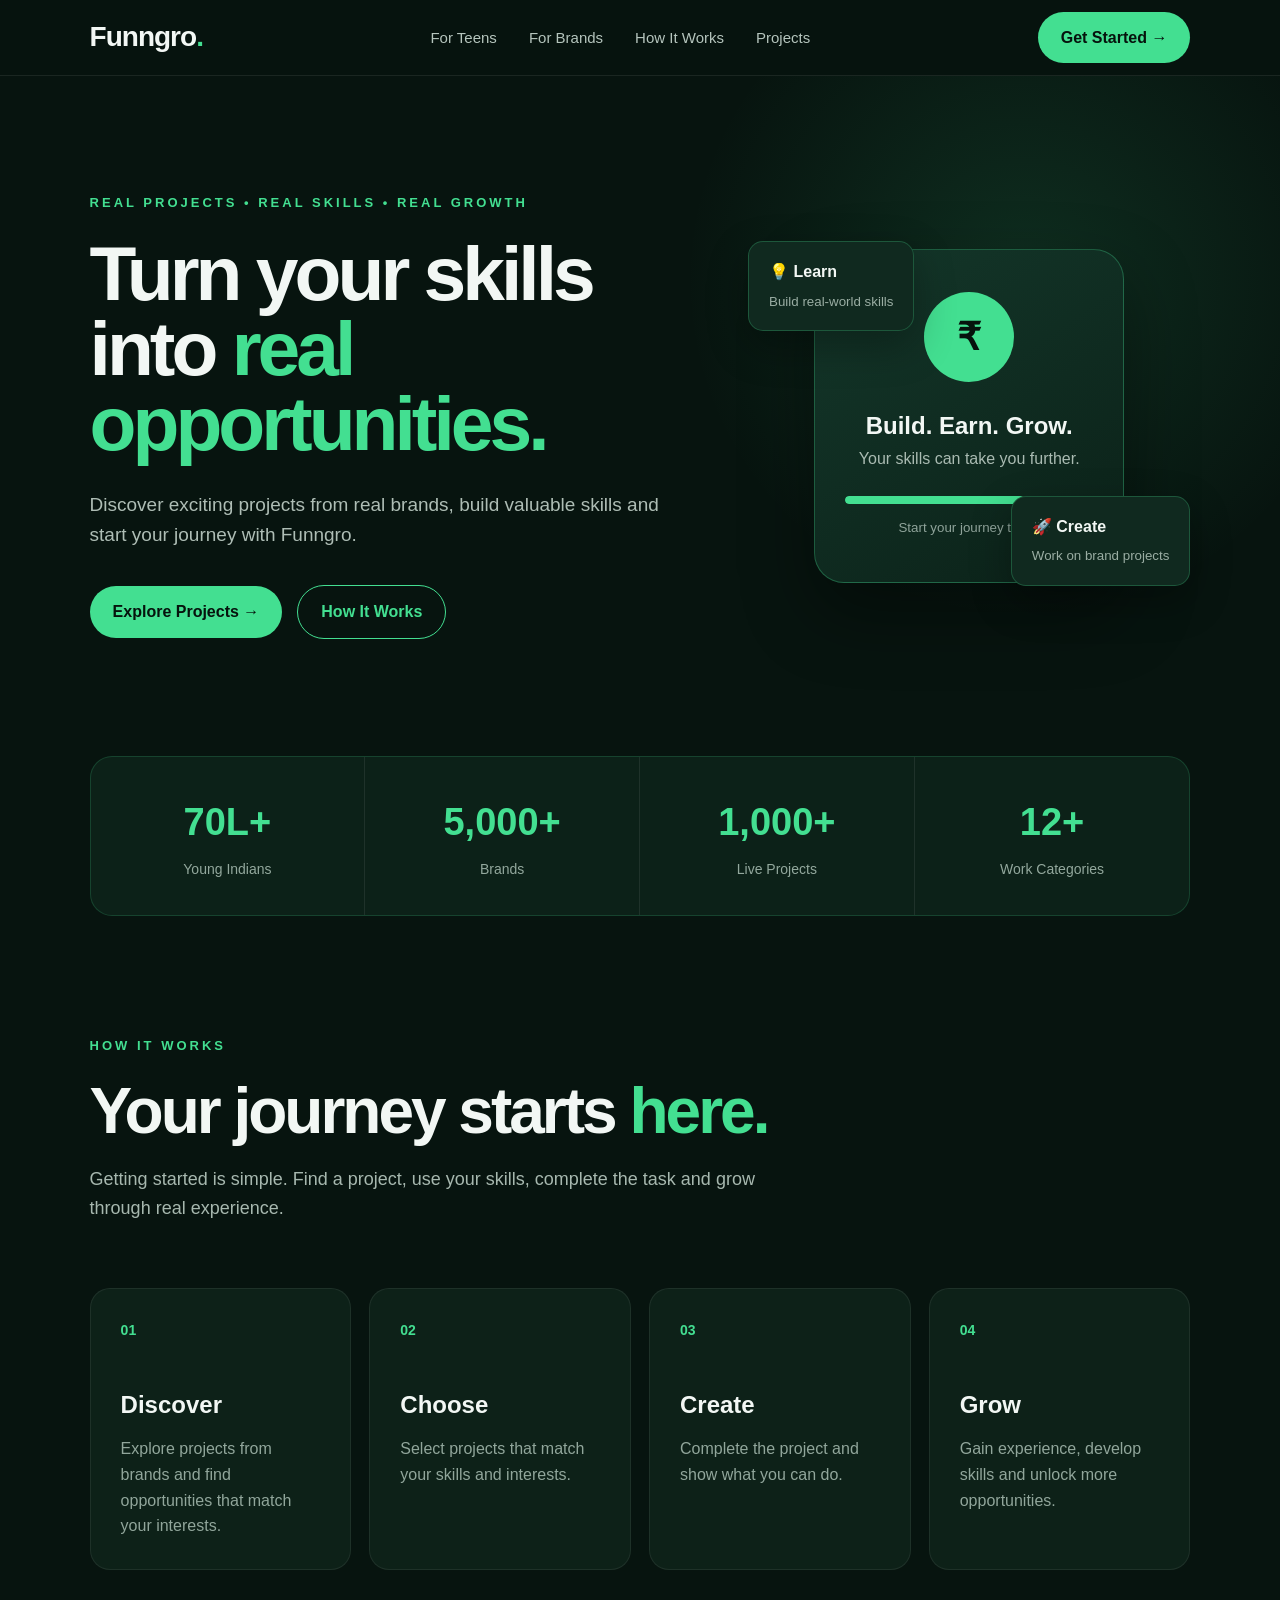
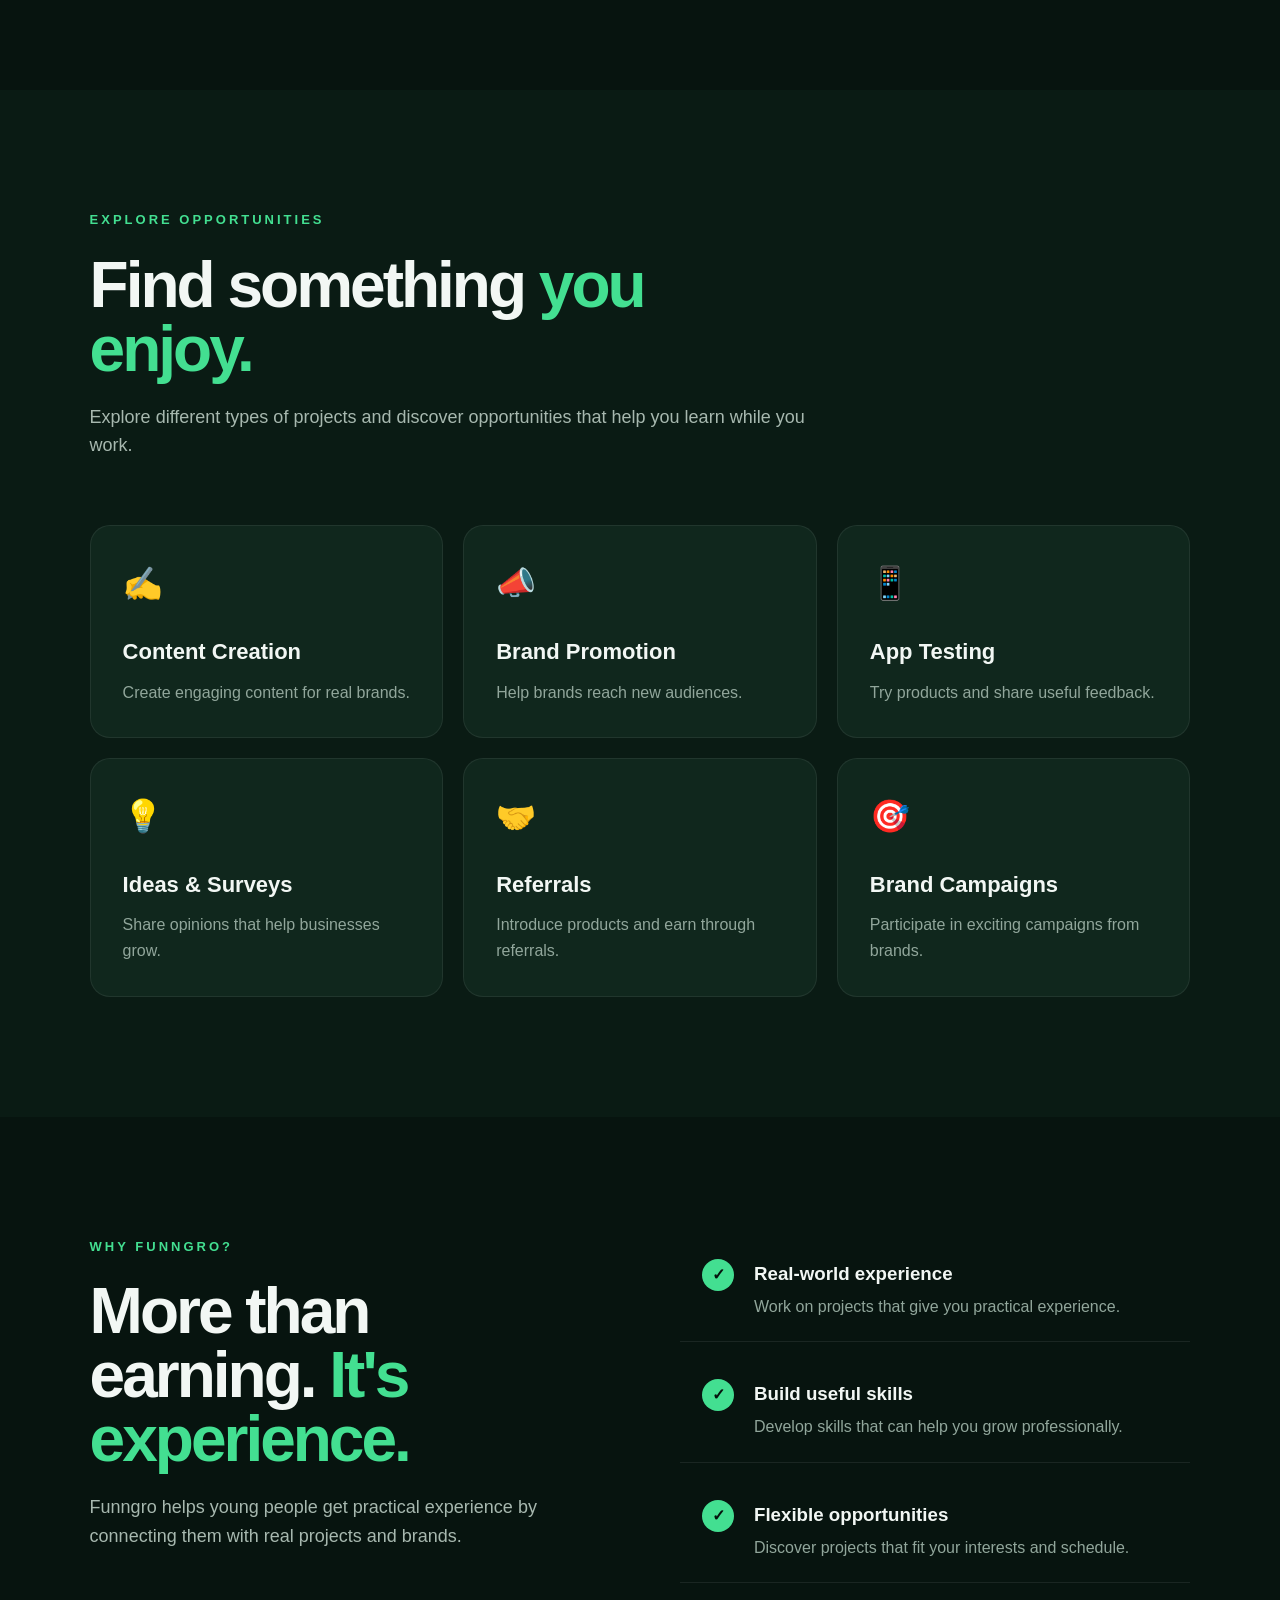
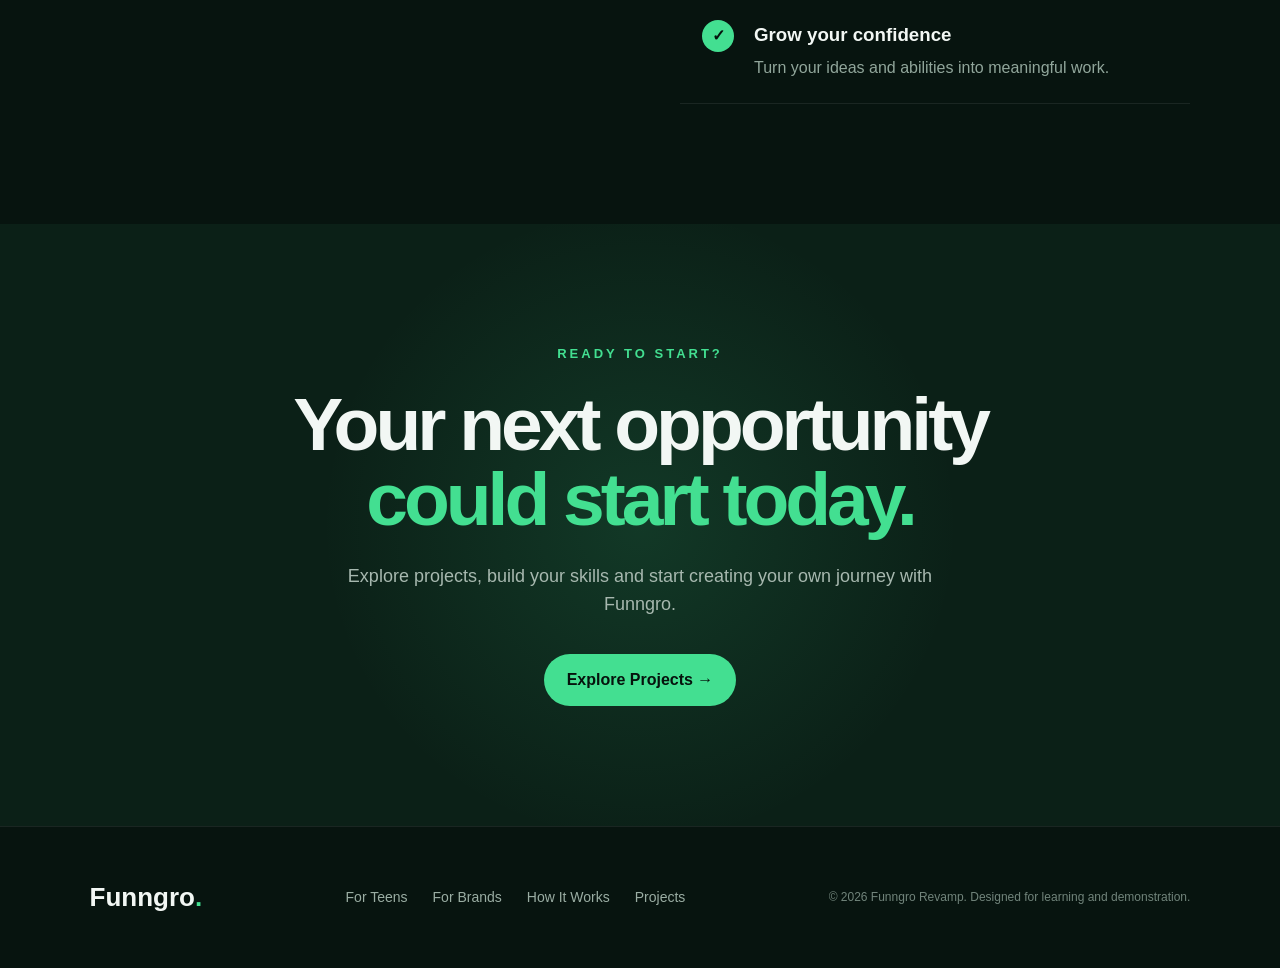
==== index.html @ 268a4111 "Initial Funngro website" ====
<!DOCTYPE html>
<html lang="en">

<head>
    <meta charset="UTF-8">

    <meta name="viewport" content="width=device-width, initial-scale=1.0">

    <title>Funngro for Teens | Discover Projects, Build Skills & Grow</title>

    <meta
        name="description"
        content="Discover real projects, build practical skills and explore opportunities with Funngro. Start your journey by working on projects from real brands."
    >

    <meta name="robots" content="index, follow">

    <meta name="author" content="Funngro">

    <meta name="theme-color" content="#07140f">

    <!-- Canonical URL -->
    <!-- Replace with your actual live URL after publishing -->
    <link
        rel="canonical"
        href="https://your-domain.com/"
    >

    <!-- Open Graph -->
    <meta property="og:type" content="website">

    <meta
        property="og:title"
        content="Funngro for Teens | Discover Projects & Build Skills"
    >

    <meta
        property="og:description"
        content="Discover real projects, build practical skills and explore opportunities with Funngro."
    >

    <meta
        property="og:url"
        content="https://your-domain.com/"
    >

    <meta
        property="og:site_name"
        content="Funngro"
    >

    <!-- Twitter / X -->
    <meta
        name="twitter:card"
        content="summary_large_image"
    >

    <meta
        name="twitter:title"
        content="Funngro for Teens | Discover Projects & Build Skills"
    >

    <meta
        name="twitter:description"
        content="Discover real projects, build practical skills and explore opportunities with Funngro."
    >

    <!-- Stylesheet -->
    <link rel="stylesheet" href="style.css">
</head>


<body>

    <!-- ================================
         NAVIGATION
    ================================= -->

    <header class="navbar">

        <div class="logo">
            Funngro<span>.</span>
        </div>

        <nav aria-label="Main navigation">

            <a href="index.html">
                For Teens
            </a>

            <a href="brands.html">
                For Brands
            </a>

            <a href="#how-it-works">
                How It Works
            </a>

            <a href="#projects">
                Projects
            </a>

        </nav>

        <a href="#start" class="nav-button">
            Get Started →
        </a>

    </header>


    <main>

        <!-- ================================
             HERO
        ================================= -->

        <section class="hero" aria-labelledby="hero-title">

            <div class="hero-content">

                <p class="eyebrow">
                    REAL PROJECTS • REAL SKILLS • REAL GROWTH
                </p>

                <h1 id="hero-title">
                    Turn your skills into
                    <span>real opportunities.</span>
                </h1>

                <p class="hero-text">
                    Discover exciting projects from real brands, build valuable
                    skills and start your journey with Funngro.
                </p>

                <div class="hero-buttons">

                    <a href="#projects" class="primary-btn">
                        Explore Projects →
                    </a>

                    <a href="#how-it-works" class="secondary-btn">
                        How It Works
                    </a>

                </div>

            </div>


            <div class="hero-card" aria-hidden="true">

                <div class="floating-card card-one">

                    <strong>💡 Learn</strong>

                    <small>
                        Build real-world skills
                    </small>

                </div>


                <div class="floating-card card-two">

                    <strong>🚀 Create</strong>

                    <small>
                        Work on brand projects
                    </small>

                </div>


                <div class="main-card">

                    <div class="circle">
                        ₹
                    </div>

                    <h2>
                        Build. Earn. Grow.
                    </h2>

                    <p>
                        Your skills can take you further.
                    </p>

                    <div class="progress">
                        <span></span>
                    </div>

                    <small>
                        Start your journey today
                    </small>

                </div>

            </div>

        </section>


        <!-- ================================
             STATISTICS
        ================================= -->

        <section class="stats" aria-label="Funngro statistics">

            <div class="stat">

                <h2>
                    70L+
                </h2>

                <p>
                    Young Indians
                </p>

            </div>


            <div class="stat">

                <h2>
                    5,000+
                </h2>

                <p>
                    Brands
                </p>

            </div>


            <div class="stat">

                <h2>
                    1,000+
                </h2>

                <p>
                    Live Projects
                </p>

            </div>


            <div class="stat">

                <h2>
                    12+
                </h2>

                <p>
                    Work Categories
                </p>

            </div>

        </section>


        <!-- ================================
             HOW IT WORKS
        ================================= -->

        <section
            class="section"
            id="how-it-works"
            aria-labelledby="how-it-works-title"
        >

            <div class="section-heading">

                <p class="eyebrow">
                    HOW IT WORKS
                </p>

                <h2 id="how-it-works-title">
                    Your journey starts
                    <span>here.</span>
                </h2>

                <p>
                    Getting started is simple. Find a project, use your skills,
                    complete the task and grow through real experience.
                </p>

            </div>


            <div class="steps">

                <article class="step">

                    <div class="step-number">
                        01
                    </div>

                    <h3>
                        Discover
                    </h3>

                    <p>
                        Explore projects from brands and find opportunities
                        that match your interests.
                    </p>

                </article>


                <article class="step">

                    <div class="step-number">
                        02
                    </div>

                    <h3>
                        Choose
                    </h3>

                    <p>
                        Select projects that match your skills and
                        interests.
                    </p>

                </article>


                <article class="step">

                    <div class="step-number">
                        03
                    </div>

                    <h3>
                        Create
                    </h3>

                    <p>
                        Complete the project and show what you can do.
                    </p>

                </article>


                <article class="step">

                    <div class="step-number">
                        04
                    </div>

                    <h3>
                        Grow
                    </h3>

                    <p>
                        Gain experience, develop skills and unlock
                        more opportunities.
                    </p>

                </article>

            </div>

        </section>


        <!-- ================================
             PROJECTS
        ================================= -->

        <section
            class="section projects-section"
            id="projects"
            aria-labelledby="projects-title"
        >

            <div class="section-heading">

                <p class="eyebrow">
                    EXPLORE OPPORTUNITIES
                </p>

                <h2 id="projects-title">
                    Find something
                    <span>you enjoy.</span>
                </h2>

                <p>
                    Explore different types of projects and discover
                    opportunities that help you learn while you work.
                </p>

            </div>


            <div class="project-grid">

                <article class="project-card">

                    <div class="icon" aria-hidden="true">
                        ✍️
                    </div>

                    <h3>
                        Content Creation
                    </h3>

                    <p>
                        Create engaging content for real brands.
                    </p>

                </article>


                <article class="project-card">

                    <div class="icon" aria-hidden="true">
                        📣
                    </div>

                    <h3>
                        Brand Promotion
                    </h3>

                    <p>
                        Help brands reach new audiences.
                    </p>

                </article>


                <article class="project-card">

                    <div class="icon" aria-hidden="true">
                        📱
                    </div>

                    <h3>
                        App Testing
                    </h3>

                    <p>
                        Try products and share useful feedback.
                    </p>

                </article>


                <article class="project-card">

                    <div class="icon" aria-hidden="true">
                        💡
                    </div>

                    <h3>
                        Ideas & Surveys
                    </h3>

                    <p>
                        Share opinions that help businesses grow.
                    </p>

                </article>


                <article class="project-card">

                    <div class="icon" aria-hidden="true">
                        🤝
                    </div>

                    <h3>
                        Referrals
                    </h3>

                    <p>
                        Introduce products and earn through referrals.
                    </p>

                </article>


                <article class="project-card">

                    <div class="icon" aria-hidden="true">
                        🎯
                    </div>

                    <h3>
                        Brand Campaigns
                    </h3>

                    <p>
                        Participate in exciting campaigns from brands.
                    </p>

                </article>

            </div>

        </section>


        <!-- ================================
             BENEFITS
        ================================= -->

        <section
            class="benefits"
            aria-labelledby="benefits-title"
        >

            <div class="benefit-text">

                <p class="eyebrow">
                    WHY FUNNGRO?
                </p>

                <h2 id="benefits-title">
                    More than earning.
                    <span>It's experience.</span>
                </h2>

                <p>
                    Funngro helps young people get practical experience by
                    connecting them with real projects and brands.
                </p>

            </div>


            <div class="benefit-list">

                <article class="benefit">

                    <span aria-hidden="true">
                        ✓
                    </span>

                    <div>

                        <h3>
                            Real-world experience
                        </h3>

                        <p>
                            Work on projects that give you practical experience.
                        </p>

                    </div>

                </article>


                <article class="benefit">

                    <span aria-hidden="true">
                        ✓
                    </span>

                    <div>

                        <h3>
                            Build useful skills
                        </h3>

                        <p>
                            Develop skills that can help you grow professionally.
                        </p>

                    </div>

                </article>


                <article class="benefit">

                    <span aria-hidden="true">
                        ✓
                    </span>

                    <div>

                        <h3>
                            Flexible opportunities
                        </h3>

                        <p>
                            Discover projects that fit your interests and schedule.
                        </p>

                    </div>

                </article>


                <article class="benefit">

                    <span aria-hidden="true">
                        ✓
                    </span>

                    <div>

                        <h3>
                            Grow your confidence
                        </h3>

                        <p>
                            Turn your ideas and abilities into meaningful work.
                        </p>

                    </div>

                </article>

            </div>

        </section>


        <!-- ================================
             CALL TO ACTION
        ================================= -->

        <section
            class="cta"
            id="start"
            aria-labelledby="cta-title"
        >

            <p class="eyebrow">
                READY TO START?
            </p>

            <h2 id="cta-title">
                Your next opportunity
                <span>could start today.</span>
            </h2>

            <p>
                Explore projects, build your skills and start creating
                your own journey with Funngro.
            </p>

            <a
                href="#projects"
                class="primary-btn"
            >
                Explore Projects →
            </a>

        </section>

    </main>


    <!-- ================================
         FOOTER
    ================================= -->

    <footer>

        <div class="footer-logo">
            Funngro<span>.</span>
        </div>


        <nav
            class="footer-links"
            aria-label="Footer navigation"
        >

            <a href="index.html">
                For Teens
            </a>

            <a href="brands.html">
                For Brands
            </a>

            <a href="#how-it-works">
                How It Works
            </a>

            <a href="#projects">
                Projects
            </a>

        </nav>


        <p>
            © 2026 Funngro Revamp. Designed for learning and demonstration.
        </p>

    </footer>


    <script src="script.js"></script>

</body>

</html>
---- style.css ----
/* =========================================
   FUNNGRO REVAMP
   Main Stylesheet
========================================= */

* {
    margin: 0;
    padding: 0;
    box-sizing: border-box;
}

html {
    scroll-behavior: smooth;
}

body {
    font-family: Arial, Helvetica, sans-serif;
    background: #07140f;
    color: #f2f7f4;
    line-height: 1.6;
    overflow-x: hidden;
}

a {
    text-decoration: none;
    color: inherit;
}


/* =========================================
   NAVIGATION
========================================= */

.navbar {
    width: 100%;
    min-height: 76px;
    padding: 0 7%;
    display: flex;
    align-items: center;
    justify-content: space-between;

    position: sticky;
    top: 0;
    z-index: 1000;

    background: rgba(7, 20, 15, 0.94);
    backdrop-filter: blur(12px);

    border-bottom: 1px solid rgba(255, 255, 255, 0.08);
}

.logo {
    font-size: 28px;
    font-weight: 800;
    letter-spacing: -1px;
}

.logo span,
.footer-logo span {
    color: #43df91;
}

.navbar nav {
    display: flex;
    align-items: center;
    gap: 32px;
}

.navbar nav a {
    color: #b5c5bd;
    font-size: 15px;
    transition: color 0.3s ease;
}

.navbar nav a:hover,
.navbar nav a.active {
    color: #43df91;
}

.nav-button,
.primary-btn {
    display: inline-block;
    background: #43df91;
    color: #06130d;

    padding: 13px 23px;
    border-radius: 30px;

    font-weight: 700;

    transition:
        transform 0.3s ease,
        box-shadow 0.3s ease;
}

.nav-button:hover,
.primary-btn:hover {
    transform: translateY(-3px);
    box-shadow: 0 10px 30px rgba(67, 223, 145, 0.22);
}


/* =========================================
   HERO
========================================= */

.hero {
    min-height: 680px;

    padding: 90px 7%;

    display: grid;
    grid-template-columns: 1.15fr 0.85fr;
    gap: 60px;
    align-items: center;

    background:
        radial-gradient(
            circle at 80% 30%,
            rgba(67, 223, 145, 0.13),
            transparent 30%
        ),
        #07140f;
}

.hero-content {
    max-width: 720px;
}

.eyebrow {
    color: #43df91;

    font-size: 13px;
    font-weight: 700;
    letter-spacing: 3px;

    margin-bottom: 22px;
}

.hero h1 {
    font-size: clamp(50px, 6vw, 82px);

    line-height: 0.98;
    letter-spacing: -4px;

    margin-bottom: 28px;
}

.hero h1 span,
.section-heading h2 span,
.benefit-text h2 span,
.cta h2 span {
    color: #43df91;
}

.hero-text {
    max-width: 600px;

    color: #aebdb5;

    font-size: 19px;

    margin-bottom: 35px;
}

.hero-buttons {
    display: flex;
    align-items: center;
    gap: 15px;
    flex-wrap: wrap;
}

.secondary-btn {
    display: inline-block;

    padding: 13px 23px;

    border: 1px solid #43df91;
    border-radius: 30px;

    color: #43df91;
    font-weight: 700;

    transition:
        background 0.3s ease,
        color 0.3s ease,
        transform 0.3s ease;
}

.secondary-btn:hover {
    background: #43df91;
    color: #06130d;
    transform: translateY(-3px);
}


/* =========================================
   HERO VISUAL
========================================= */

.hero-card {
    position: relative;

    min-height: 430px;

    display: flex;
    align-items: center;
    justify-content: center;
}

.main-card {
    width: 310px;

    padding: 42px 30px;

    text-align: center;

    border-radius: 30px;

    background:
        linear-gradient(
            145deg,
            #14372a,
            #0b2118
        );

    border: 1px solid rgba(67, 223, 145, 0.3);

    box-shadow:
        0 30px 70px rgba(0, 0, 0, 0.4);

    transition:
        transform 0.4s ease,
        box-shadow 0.4s ease;
}

.main-card:hover {
    transform: translateY(-8px);
    box-shadow:
        0 35px 80px rgba(0, 0, 0, 0.5);
}

.circle {
    width: 90px;
    height: 90px;

    margin: 0 auto 25px;

    border-radius: 50%;

    background: #43df91;
    color: #06130d;

    display: flex;
    align-items: center;
    justify-content: center;

    font-size: 38px;
    font-weight: 800;
}

.main-card h3 {
    font-size: 27px;
    margin-bottom: 8px;
}

.main-card p {
    color: #aabbb2;
    margin-bottom: 25px;
}

.progress {
    height: 8px;

    background: #18392c;

    border-radius: 20px;

    overflow: hidden;

    margin-bottom: 10px;
}

.progress span {
    display: block;

    width: 72%;
    height: 100%;

    background: #43df91;

    border-radius: 20px;
}

.main-card small {
    color: #8fa39a;
}

.floating-card {
    position: absolute;

    padding: 17px 20px;

    background: #10291f;

    border: 1px solid rgba(67, 223, 145, 0.25);

    border-radius: 15px;

    box-shadow:
        0 15px 40px rgba(0, 0, 0, 0.3);

    animation: floating 4s ease-in-out infinite;
}

.floating-card strong {
    display: block;
    margin-bottom: 3px;
}

.floating-card small {
    color: #9aada3;
}

.card-one {
    top: 40px;
    left: 0;
}

.card-two {
    right: 0;
    bottom: 45px;

    animation-delay: 1.5s;
}

@keyframes floating {

    0% {
        transform: translateY(0);
    }

    50% {
        transform: translateY(-10px);
    }

    100% {
        transform: translateY(0);
    }

}


/* =========================================
   STATISTICS
========================================= */

.stats {
    width: 86%;

    margin: 0 auto;

    display: grid;
    grid-template-columns: repeat(4, 1fr);

    border: 1px solid rgba(67, 223, 145, 0.18);

    border-radius: 22px;

    overflow: hidden;

    background: #0c2118;

    opacity: 1;
    transform: none;
}

.stat {
    padding: 35px 25px;

    text-align: center;

    border-right: 1px solid rgba(255, 255, 255, 0.08);

    transition:
        transform 0.35s ease,
        background 0.35s ease;
}

.stat:last-child {
    border-right: none;
}

.stat:hover {
    background: rgba(67, 223, 145, 0.05);
    transform: translateY(-3px);
}

.stat h2 {
    color: #43df91;

    font-size: 38px;

    margin-bottom: 5px;
}

.stat p {
    color: #93a89d;
    font-size: 14px;
}


/* =========================================
   GENERAL SECTIONS
========================================= */

.section {
    padding: 120px 7%;
}

.section-heading {
    max-width: 720px;
    margin-bottom: 65px;
}

.section-heading h2,
.benefit-text h2 {
    font-size: clamp(40px, 5vw, 65px);

    line-height: 1;
    letter-spacing: -3px;

    margin-bottom: 22px;
}

.section-heading > p:last-child,
.benefit-text > p:last-child {
    color: #a7b8af;
    font-size: 18px;
}


/* =========================================
   HOW IT WORKS
========================================= */

.steps {
    display: grid;
    grid-template-columns: repeat(4, 1fr);

    gap: 18px;
}

.step {
    min-height: 260px;

    padding: 30px;

    background: #0d2118;

    border: 1px solid rgba(255, 255, 255, 0.07);

    border-radius: 20px;

    transition:
        transform 0.35s ease,
        border-color 0.35s ease,
        box-shadow 0.35s ease;
}

.step:hover {
    transform: translateY(-7px);

    border-color: rgba(67, 223, 145, 0.4);

    box-shadow:
        0 20px 50px rgba(0, 0, 0, 0.25);
}

.step-number {
    color: #43df91;

    font-size: 14px;
    font-weight: 700;

    margin-bottom: 45px;
}

.step h3 {
    font-size: 24px;
    margin-bottom: 12px;
}

.step p {
    color: #91a69b;
}


/* =========================================
   PROJECTS / SERVICES
========================================= */

.projects-section {
    background: #0a1b14;
}

.project-grid {
    display: grid;
    grid-template-columns: repeat(3, 1fr);

    gap: 20px;
}

.project-card {
    padding: 32px;

    background: #10271d;

    border: 1px solid rgba(255, 255, 255, 0.07);

    border-radius: 20px;

    transition:
        transform 0.35s ease,
        border-color 0.35s ease,
        box-shadow 0.35s ease;
}

.project-card:hover {
    transform: translateY(-6px);

    border-color: rgba(67, 223, 145, 0.4);

    box-shadow:
        0 20px 50px rgba(0, 0, 0, 0.25);
}

.icon {
    font-size: 32px;
    margin-bottom: 25px;
}

.project-card h3 {
    font-size: 22px;
    margin-bottom: 10px;
}

.project-card p {
    color: #91a69b;
}


/* =========================================
   BENEFITS
========================================= */

.benefits {
    padding: 120px 7%;

    display: grid;
    grid-template-columns: 1fr 1fr;

    gap: 80px;
}

.benefit-list {
    display: flex;
    flex-direction: column;

    gap: 15px;
}

.benefit {
    display: flex;

    gap: 20px;

    padding: 22px;

    border-bottom: 1px solid rgba(255, 255, 255, 0.08);

    transition:
        transform 0.3s ease,
        padding-left 0.3s ease;
}

.benefit:hover {
    transform: translateX(5px);
    padding-left: 27px;
}

.benefit > span {
    width: 32px;
    height: 32px;

    flex-shrink: 0;

    border-radius: 50%;

    background: #43df91;
    color: #06130d;

    display: flex;
    align-items: center;
    justify-content: center;

    font-weight: 900;
}

.benefit h3 {
    margin-bottom: 5px;
}

.benefit p {
    color: #91a69b;
}


/* =========================================
   CALL TO ACTION
========================================= */

.cta {
    padding: 120px 7%;

    text-align: center;

    background:
        radial-gradient(
            circle,
            rgba(67, 223, 145, 0.13),
            transparent 45%
        ),
        #0b2017;
}

.cta h2 {
    max-width: 850px;

    margin: 0 auto 25px;

    font-size: clamp(42px, 6vw, 75px);

    line-height: 1;
    letter-spacing: -4px;
}

.cta > p:not(.eyebrow) {
    max-width: 620px;

    margin: 0 auto 35px;

    color: #a7b8af;

    font-size: 18px;
}


/* =========================================
   FOOTER
========================================= */

footer {
    padding: 50px 7%;

    border-top: 1px solid rgba(255, 255, 255, 0.08);

    display: flex;
    align-items: center;
    justify-content: space-between;

    gap: 30px;
}

.footer-logo {
    font-size: 26px;
    font-weight: 800;
}

.footer-links {
    display: flex;

    gap: 25px;

    color: #9aada3;

    font-size: 14px;
}

.footer-links a {
    transition: color 0.3s ease;
}

.footer-links a:hover {
    color: #43df91;
}

footer p {
    color: #71847b;
    font-size: 12px;
}


/* =========================================
   SCROLL ANIMATIONS
========================================= */

/*
   JavaScript adds .animate to elements.
   They remain visible by default so the
   website still works if JavaScript fails.
*/

.animate {
    opacity: 1;
    transform: translateY(0);

    transition:
        opacity 0.7s ease,
        transform 0.7s ease;
}

.animate:not(.show) {
    opacity: 0;
    transform: translateY(35px);
}

.animate.show {
    opacity: 1;
    transform: translateY(0);
}


/* =========================================
   BUTTON CLICK EFFECT
========================================= */

.clicked {
    transform: scale(0.96) !important;
}


/* =========================================
   TABLET
========================================= */

@media (max-width: 1000px) {

    .navbar {
        padding: 0 5%;
    }

    .hero {
        grid-template-columns: 1fr;

        padding: 80px 5%;

        gap: 40px;
    }

    .hero-content {
        max-width: 800px;
    }

    .hero-card {
        min-height: 390px;
    }

    .stats {
        width: 90%;
    }

    .steps {
        grid-template-columns: repeat(2, 1fr);
    }

    .project-grid {
        grid-template-columns: repeat(2, 1fr);
    }

    .benefits {
        grid-template-columns: 1fr;

        gap: 50px;
    }

}


/* =========================================
   MOBILE
========================================= */

@media (max-width: 700px) {

    .navbar {
        min-height: 70px;

        padding: 12px 5%;
    }

    .navbar nav {
        display: none;
    }

    .nav-button {
        padding: 10px 17px;
        font-size: 13px;
    }


    /* HERO */

    .hero {
        min-height: auto;

        padding: 65px 5% 80px;

        grid-template-columns: 1fr;
    }

    .hero h1 {
        font-size: 48px;

        letter-spacing: -2px;
    }

    .hero-text {
        font-size: 16px;
    }

    .hero-buttons {
        flex-direction: column;

        align-items: flex-start;
    }

    .hero-buttons a {
        text-align: center;
    }


    /* HERO CARD */

    .hero-card {
        min-height: 340px;
    }

    .main-card {
        width: 270px;

        padding: 35px 25px;
    }

    .circle {
        width: 75px;
        height: 75px;

        font-size: 30px;
    }

    .floating-card {
        padding: 13px 15px;

        max-width: 145px;
    }

    .floating-card small {
        font-size: 11px;
    }

    .card-one {
        left: 0;
        top: 15px;
    }

    .card-two {
        right: 0;
        bottom: 15px;
    }


    /* STATS */

    .stats {
        width: 90%;

        grid-template-columns: repeat(2, 1fr);

        border-radius: 18px;
    }

    .stat {
        padding: 27px 15px;

        border-right: 1px solid rgba(255, 255, 255, 0.08);

        border-bottom: 1px solid rgba(255, 255, 255, 0.08);
    }

    .stat:nth-child(2n) {
        border-right: none;
    }

    .stat:nth-child(3),
    .stat:nth-child(4) {
        border-bottom: none;
    }

    .stat h2 {
        font-size: 30px;
    }


    /* SECTIONS */

    .section,
    .benefits,
    .cta {
        padding: 80px 5%;
    }

    .section-heading {
        margin-bottom: 45px;
    }

    .section-heading h2,
    .benefit-text h2 {
        font-size: 43px;

        letter-spacing: -2px;
    }

    .section-heading > p:last-child,
    .benefit-text > p:last-child {
        font-size: 16px;
    }


    /* STEPS */

    .steps {
        grid-template-columns: 1fr;
    }

    .step {
        min-height: auto;

        padding: 28px;
    }

    .step-number {
        margin-bottom: 25px;
    }


    /* PROJECTS */

    .project-grid {
        grid-template-columns: 1fr;
    }


    /* BENEFITS */

    .benefit {
        padding: 20px 0;
    }

    .benefit:hover {
        padding-left: 5px;
    }


    /* CTA */

    .cta h2 {
        font-size: 45px;

        letter-spacing: -2px;
    }

    .cta > p:not(.eyebrow) {
        font-size: 16px;
    }


    /* FOOTER */

    footer {
        padding: 45px 5%;

        flex-direction: column;

        text-align: center;
    }

    .footer-links {
        flex-wrap: wrap;

        justify-content: center;

        gap: 15px 20px;
    }

}


/* =========================================
   SMALL PHONES
========================================= */

@media (max-width: 420px) {

    .logo {
        font-size: 24px;
    }

    .nav-button {
        font-size: 12px;
        padding: 9px 14px;
    }

    .hero {
        padding-top: 50px;
    }

    .hero h1 {
        font-size: 42px;
    }

    .hero-card {
        min-height: 310px;
    }

    .main-card {
        width: 245px;
    }

    .floating-card {
        max-width: 125px;

        padding: 11px 12px;
    }

    .floating-card strong {
        font-size: 13px;
    }

    .floating-card small {
        font-size: 10px;
    }

    .stats {
        grid-template-columns: 1fr;
    }

    .stat {
        border-right: none !important;

        border-bottom: 1px solid rgba(255, 255, 255, 0.08);
    }

    .stat:last-child {
        border-bottom: none;
    }

    .section-heading h2,
    .benefit-text h2 {
        font-size: 38px;
    }

    .cta h2 {
        font-size: 39px;
    }

}
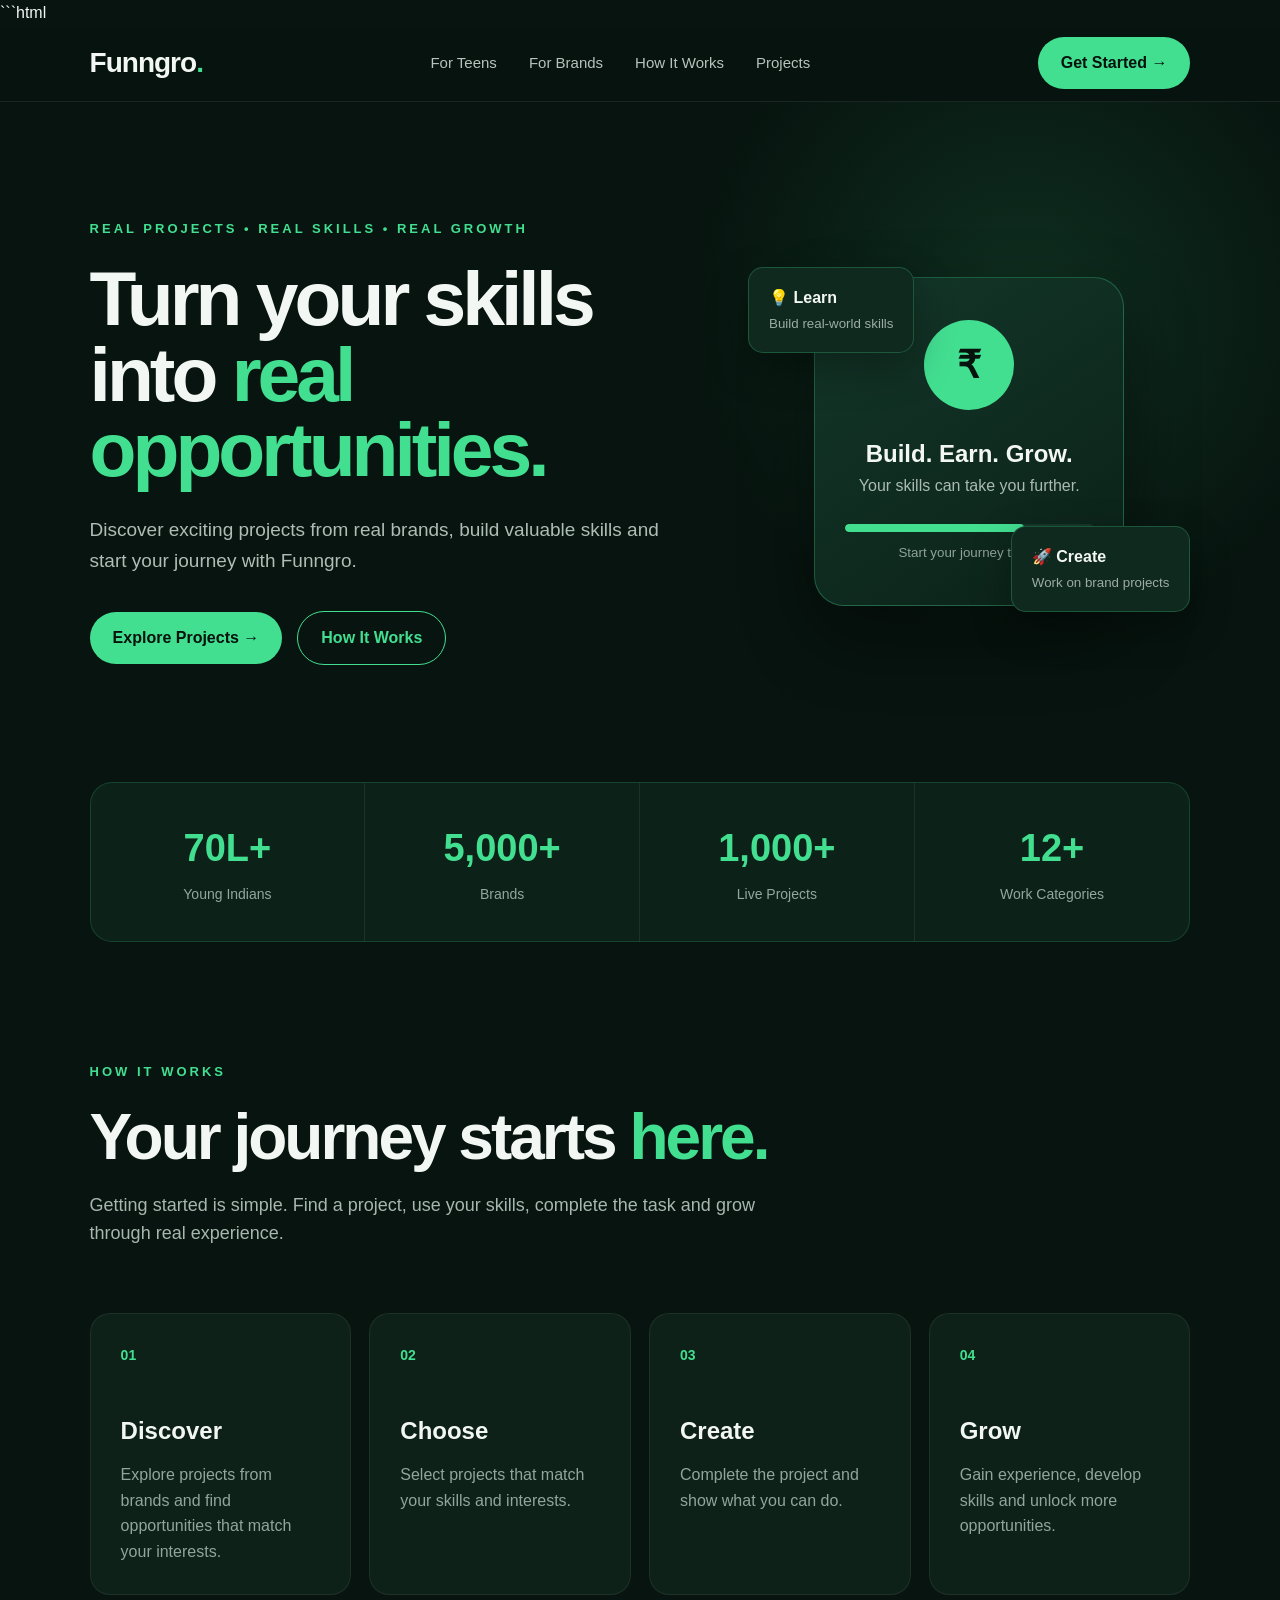
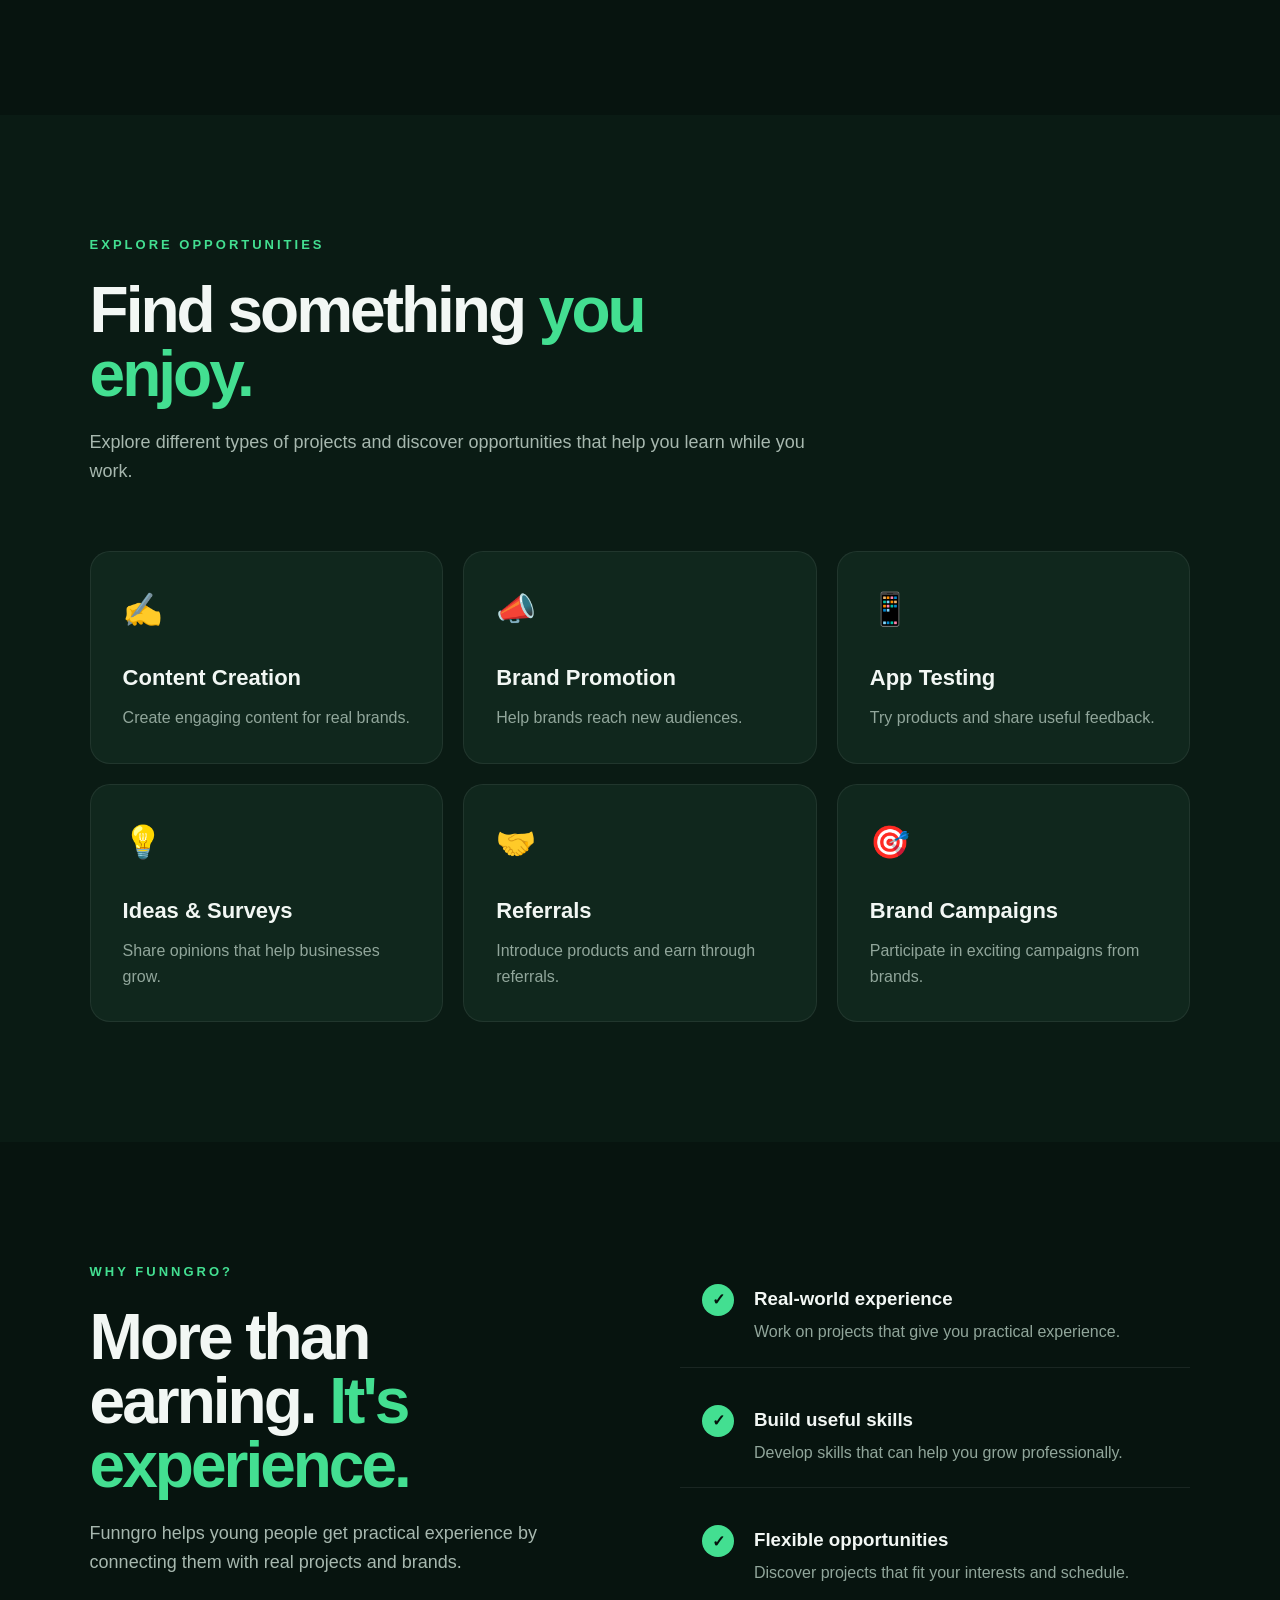
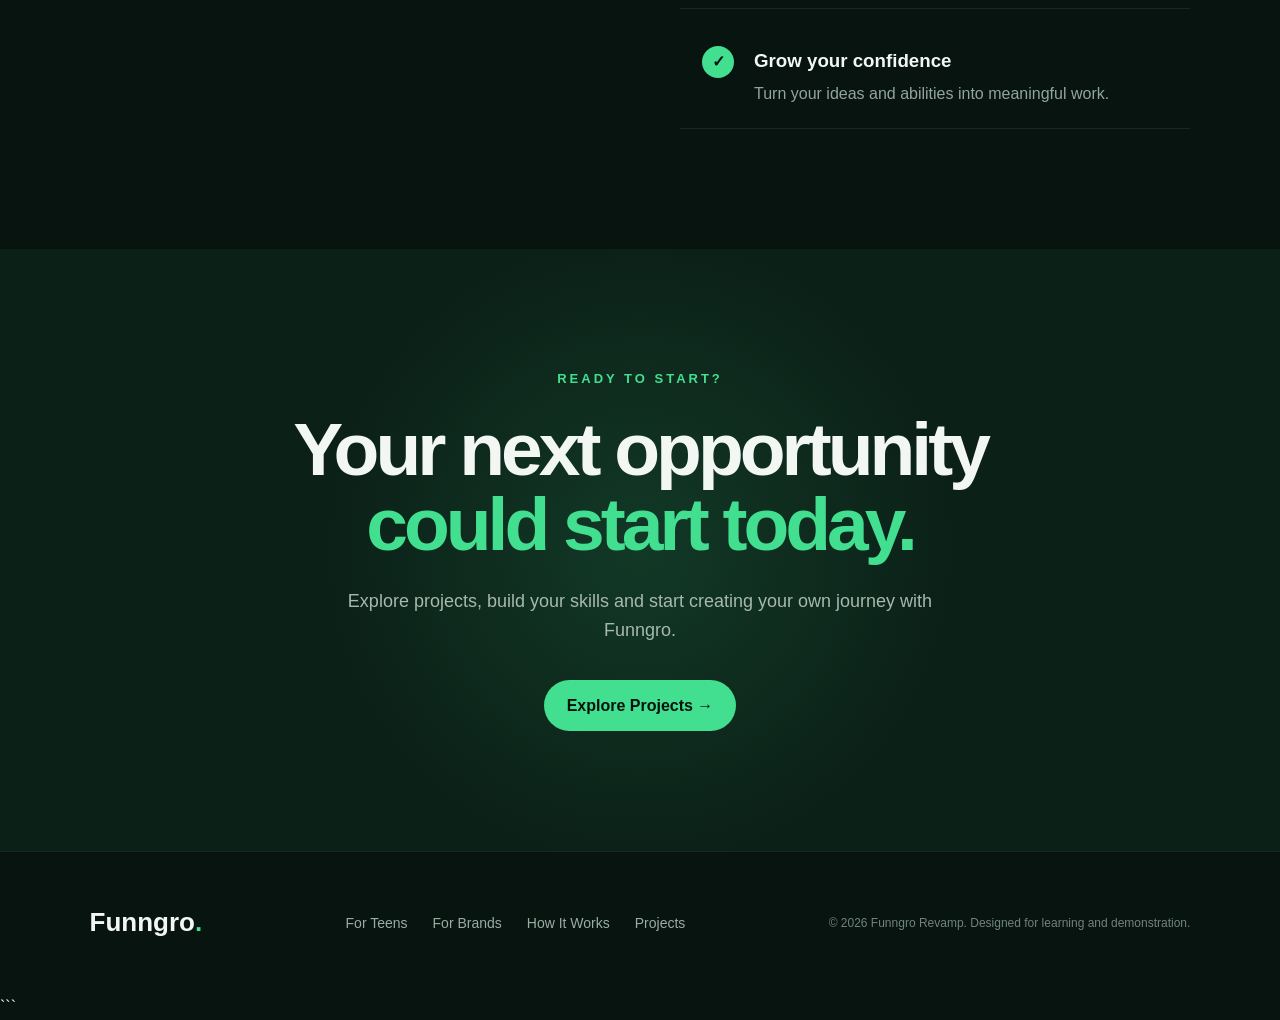
==== commit afc0e072: "Update SEO metadata and sitemap" ====
--- a/index.html
+++ b/index.html
@@ -1,3 +1,4 @@
+```html
 <!DOCTYPE html>
 <html lang="en">
 
@@ -20,10 +21,9 @@
     <meta name="theme-color" content="#07140f">
 
     <!-- Canonical URL -->
-    <!-- Replace with your actual live URL after publishing -->
     <link
         rel="canonical"
-        href="https://your-domain.com/"
+        href="https://maradamohan.github.io/funngro-revamp/"
     >
 
     <!-- Open Graph -->
@@ -41,7 +41,7 @@
 
     <meta
         property="og:url"
-        content="https://your-domain.com/"
+        content="https://maradamohan.github.io/funngro-revamp/"
     >
 
     <meta
@@ -704,4 +704,5 @@
 
 </body>
 
-</html>+</html>
+```
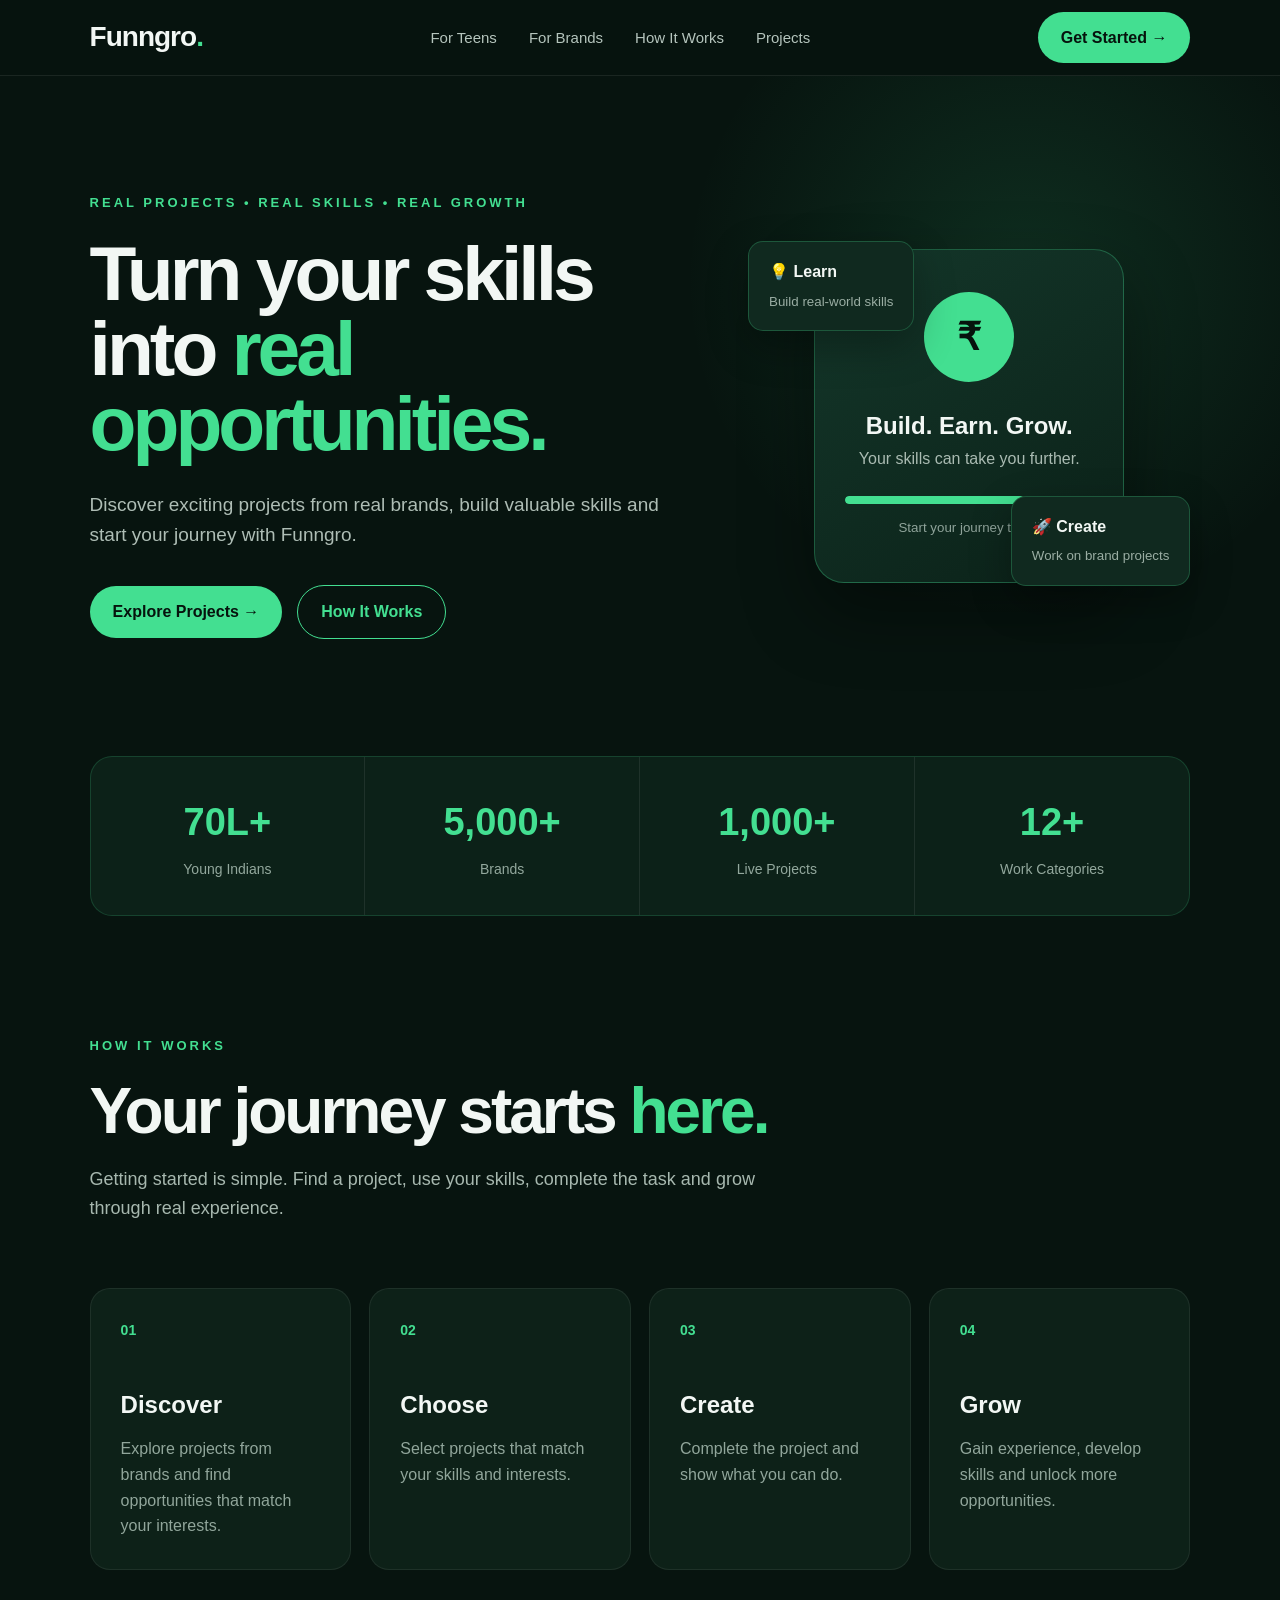
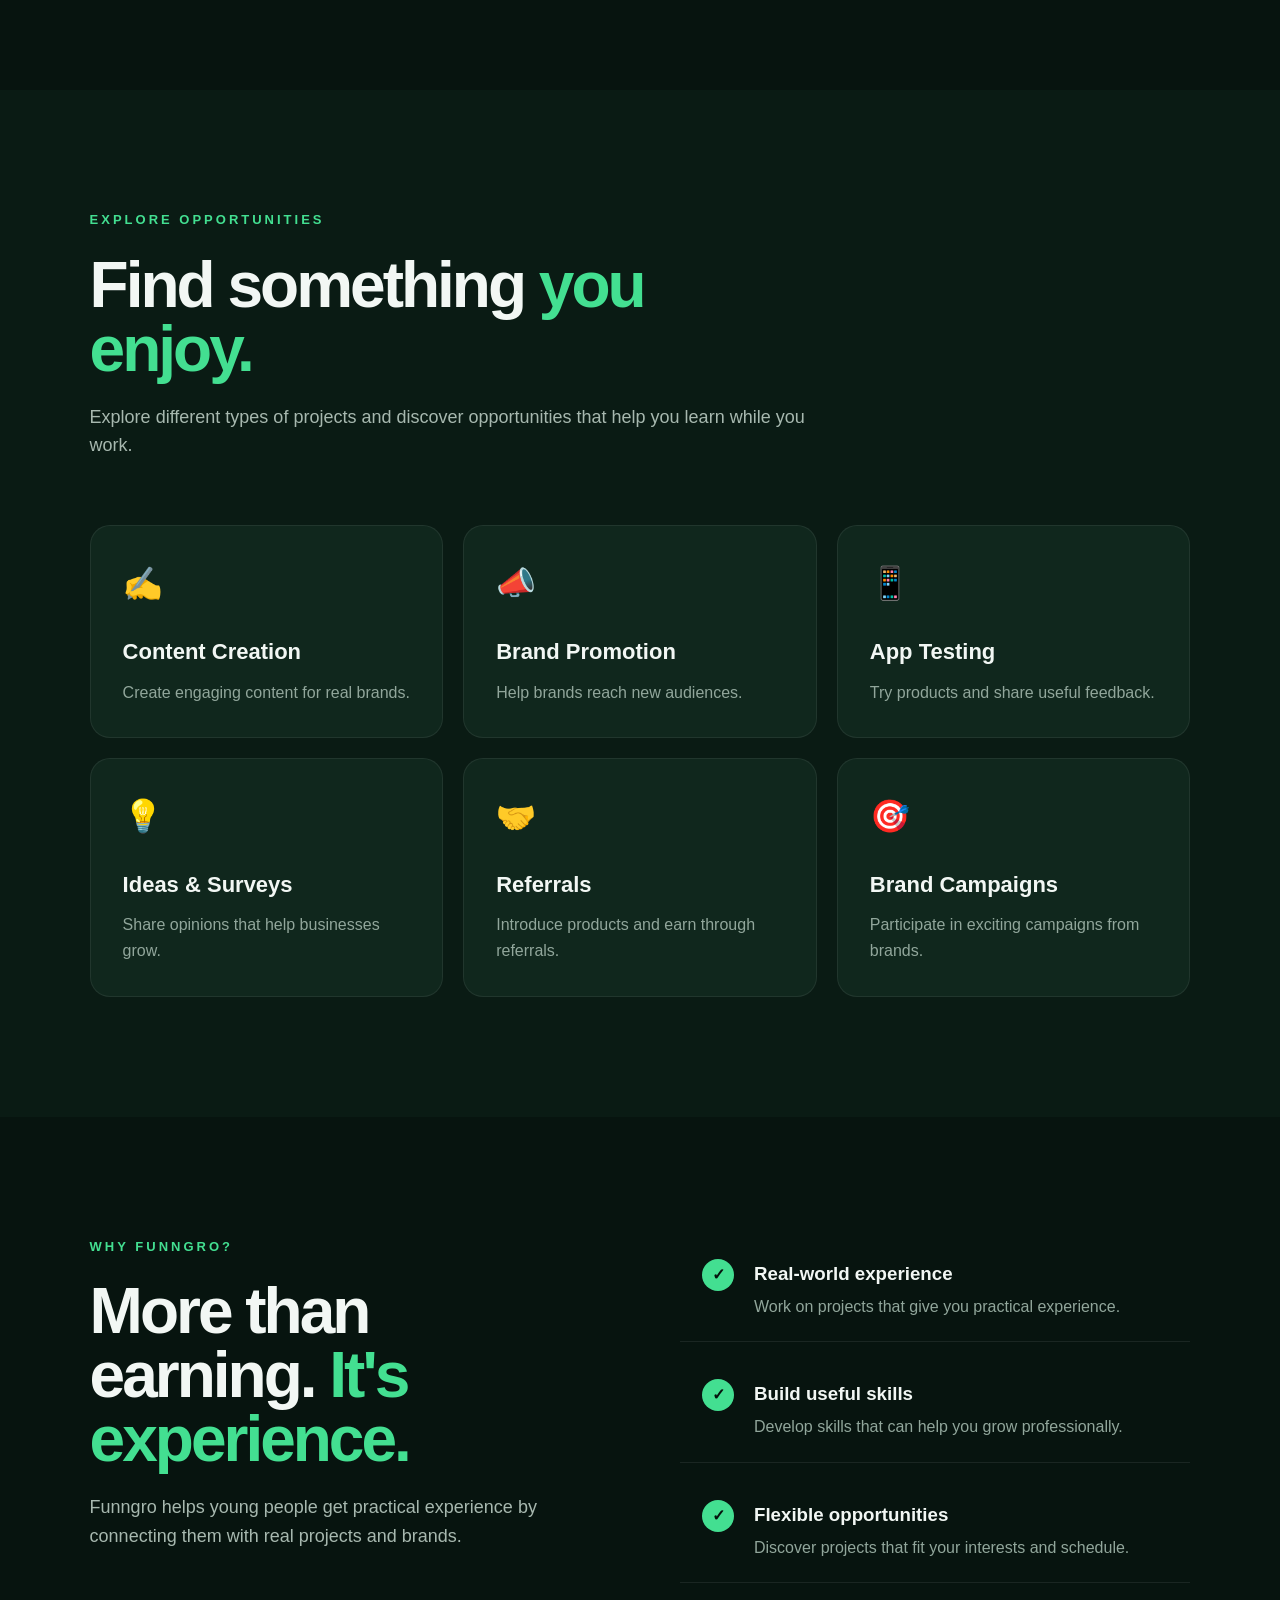
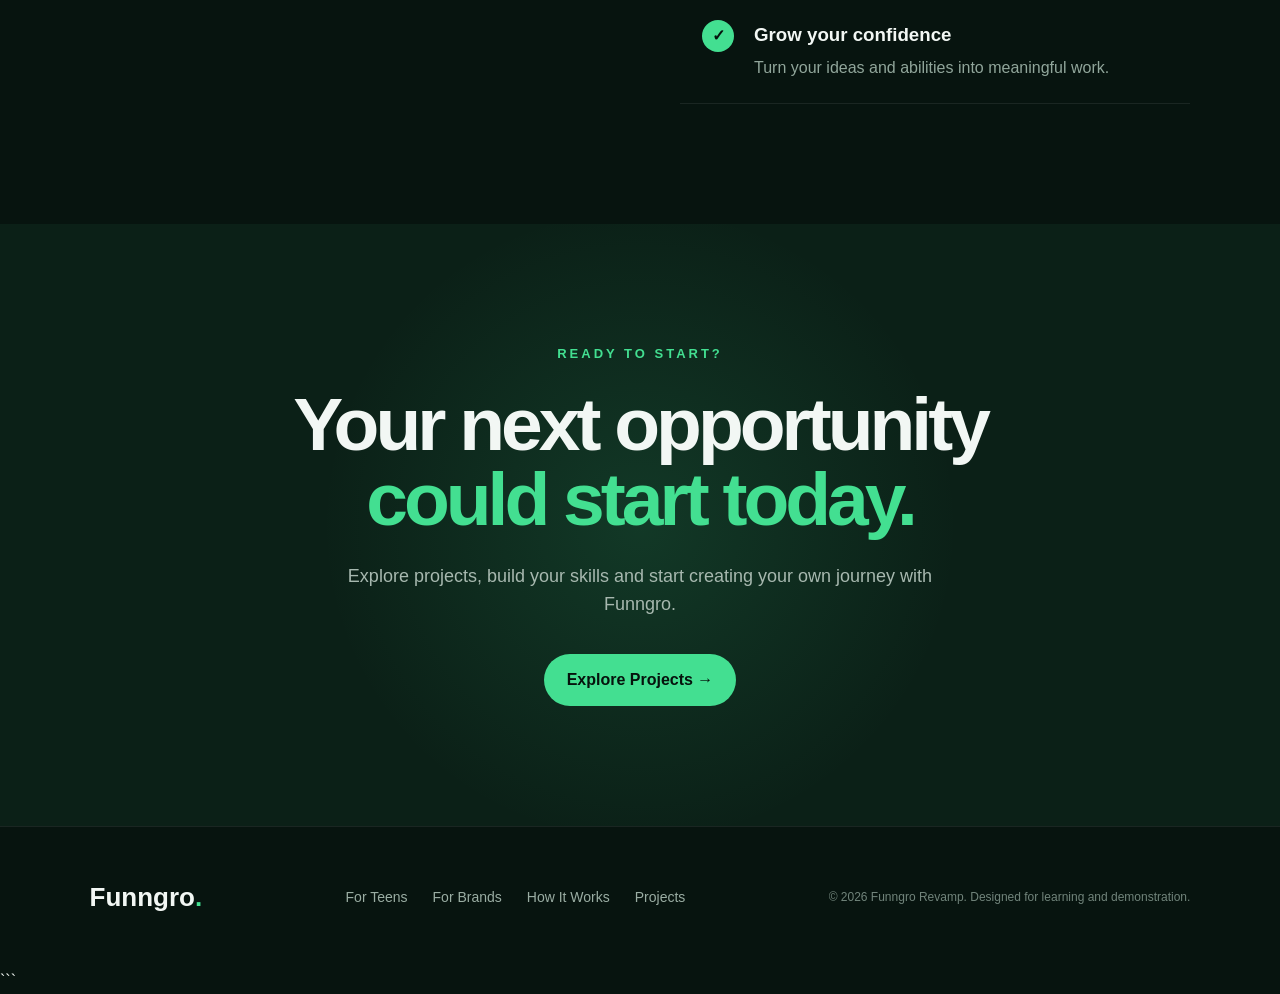
==== commit c67e5f43: "Add Google Search Console verification" ====
--- a/index.html
+++ b/index.html
@@ -1,4 +1,3 @@
-```html
 <!DOCTYPE html>
 <html lang="en">
 
@@ -67,6 +66,7 @@
 
     <!-- Stylesheet -->
     <link rel="stylesheet" href="style.css">
+    <meta name="google-site-verification" content="_BrL2KvhEJrzdgxUSOnocLiqcOGSumNFxfRHpa2m7KU">
 </head>
 
 
